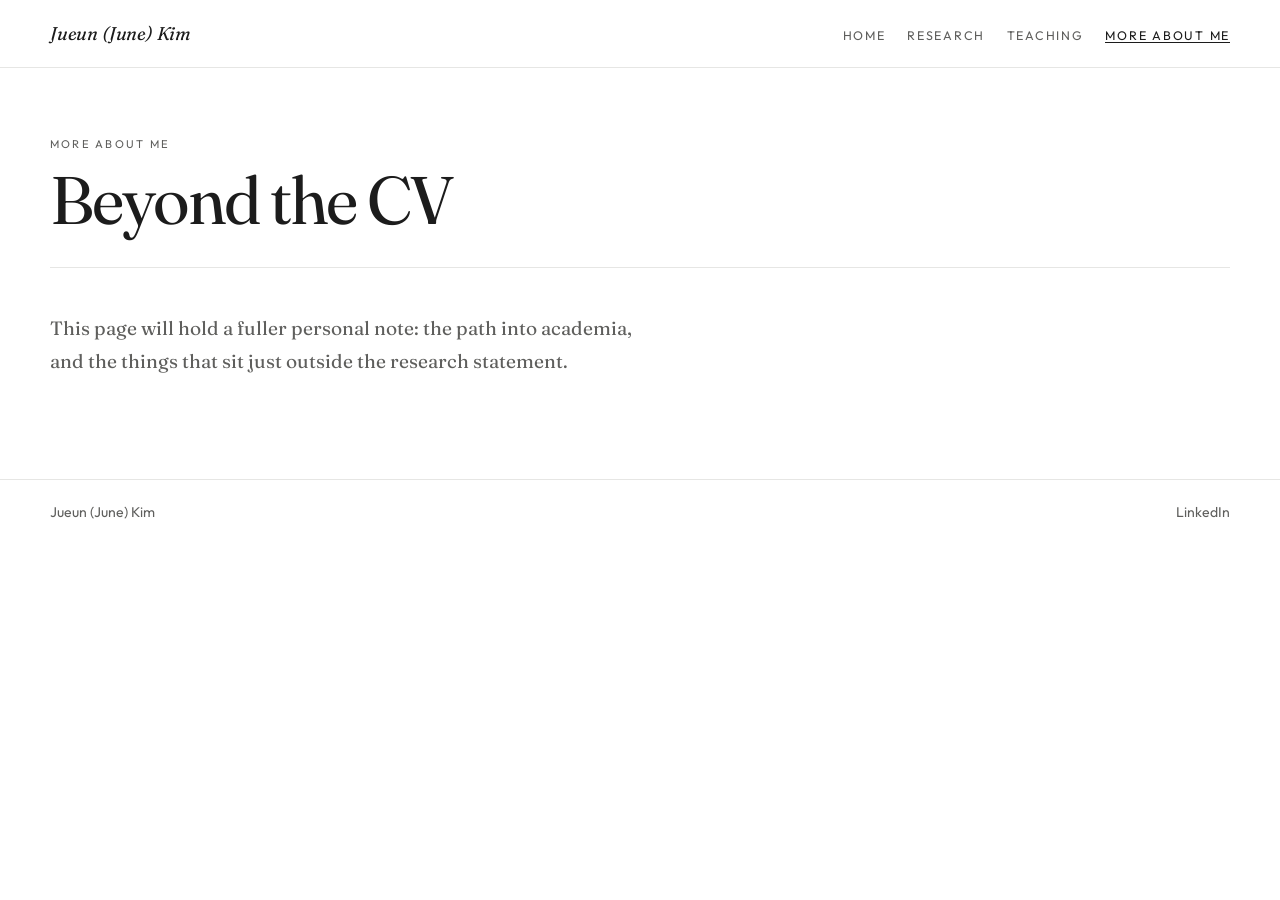
==== about.html @ f280515f "home, research, teaching" ====
<!DOCTYPE html>
<html lang="en">
<head>
  <meta charset="utf-8">
  <meta name="viewport" content="width=device-width, initial-scale=1">
  <title>More about me | Jueun Kim</title>
  <meta name="description" content="More about Jueun Kim, PhD Candidate in Strategic Management at the Schulich School of Business, York University.">
  <meta name="theme-color" content="#ffffff">
  <link rel="icon" href="favicon.svg" type="image/svg+xml">
  <link rel="preconnect" href="https://fonts.googleapis.com">
  <link rel="preconnect" href="https://fonts.gstatic.com" crossorigin>
  <link href="https://fonts.googleapis.com/css2?family=Fraunces:ital,opsz,wght@0,9..144,350;0,9..144,400;0,9..144,500;1,9..144,350;1,9..144,400&family=Outfit:wght@300;400;500&display=swap" rel="stylesheet">
  <link rel="stylesheet" href="css/styles.css">
</head>
<body>
  <a class="skip-link" href="#content">Skip to content</a>

  <header class="site-header">
    <div class="wrap">
      <a class="wordmark" href="index.html">Jueun (June) Kim</a>
      <nav class="site-nav" aria-label="Primary">
        <ul>
          <li><a href="index.html">Home</a></li>
          <li><a href="research.html">Research</a></li>
          <li><a href="teaching.html">Teaching</a></li>
          <li><a href="about.html" aria-current="page">More about me</a></li>
        </ul>
      </nav>
    </div>
  </header>

  <main id="content">
    <div class="wrap">
      <header class="page-hero">
        <p class="eyebrow">More about me</p>
        <h1>Beyond the CV</h1>
      </header>
      <div class="page-body">
        <p>This page will hold a fuller personal note: the path into academia, and the things that sit just outside the research statement.</p>
      </div>
    </div>
  </main>

  <footer class="site-footer">
    <div class="wrap">
      <p>Jueun (June) Kim</p>
      <p><a href="https://www.linkedin.com/in/jueun-k-42687a10b">LinkedIn</a></p>
    </div>
  </footer>
</body>
</html>
---- css/styles.css ----
/* =========================================================
   Jueun Kim — personal academic website
   Edit the colors and fonts below to restyle the whole site.
   ========================================================= */

:root {
  --paper: #ffffff;
  --paper-deep: #f4f4f3;
  --ink: #1c1c1c;
  --ink-soft: #5f5f5d;
  --rule: #e6e6e4;
  --accent: #3d4a56;
  --accent-soft: #b7c0c7;
  --mat: #ececea;
  --header-h: 4.25rem;

  --serif: "Fraunces", "Iowan Old Style", "Palatino Linotype", Palatino, serif;
  --sans: "Outfit", "Avenir Next", "Segoe UI", sans-serif;

  --measure: 38rem;
}

*,
*::before,
*::after {
  box-sizing: border-box;
}

html {
  scroll-behavior: smooth;
}

body {
  margin: 0;
  background: var(--paper);
  color: var(--ink);
  font-family: var(--sans);
  font-weight: 400;
  line-height: 1.5;
  -webkit-font-smoothing: antialiased;
}

img {
  max-width: 100%;
  height: auto;
  display: block;
}

a {
  color: var(--accent);
  text-underline-offset: 0.18em;
}

a:hover {
  color: var(--ink);
}

a:focus-visible {
  outline: 2px solid var(--accent);
  outline-offset: 3px;
}

::selection {
  background: #e8ebee;
  color: var(--ink);
}

.skip-link {
  position: absolute;
  left: 1rem;
  top: -4rem;
  z-index: 100;
  padding: 0.5rem 0.8rem;
  background: var(--ink);
  color: var(--paper);
  text-decoration: none;
}

.skip-link:focus {
  top: 1rem;
}

.wrap {
  width: min(1180px, calc(100% - 2.75rem));
  margin-inline: auto;
}

/* ----- Header ----- */

.site-header {
  position: sticky;
  top: 0;
  z-index: 20;
  height: var(--header-h);
  background: color-mix(in srgb, var(--paper) 88%, transparent);
  backdrop-filter: blur(14px);
  -webkit-backdrop-filter: blur(14px);
  border-bottom: 1px solid var(--rule);
}

.site-header .wrap {
  height: 100%;
  display: flex;
  align-items: center;
  justify-content: space-between;
  gap: 1.5rem;
}

.wordmark {
  font-family: var(--serif);
  font-size: 1.15rem;
  font-style: italic;
  font-weight: 400;
  color: var(--ink);
  text-decoration: none;
  letter-spacing: -0.01em;
}

.wordmark:hover {
  color: var(--accent);
}

.site-nav ul {
  display: flex;
  flex-wrap: wrap;
  justify-content: flex-end;
  gap: 0.35rem 1.35rem;
  margin: 0;
  padding: 0;
  list-style: none;
}

.site-nav a {
  color: var(--ink-soft);
  text-decoration: none;
  font-size: 0.78rem;
  font-weight: 400;
  letter-spacing: 0.14em;
  text-transform: uppercase;
}

.site-nav a:hover,
.site-nav a[aria-current="page"] {
  color: var(--ink);
}

.site-nav a[aria-current="page"] {
  box-shadow: inset 0 -1px 0 var(--ink);
}

/* ----- Masthead ----- */

.masthead {
  padding: 4.75rem 0 3.15rem;
}

.masthead h1 {
  margin: 0;
  font-family: var(--serif);
  font-size: clamp(2.8rem, 9vw, 6.4rem);
  font-weight: 400;
  font-variation-settings: "SOFT" 40, "opsz" 144;
  line-height: 0.95;
  letter-spacing: -0.035em;
  text-wrap: balance;
}

.masthead h1 .nickname {
  font-size: 0.46em;
  font-style: italic;
  font-weight: 400;
  letter-spacing: -0.01em;
  color: var(--ink-soft);
}

.masthead h1 .family {
  font-style: italic;
  font-weight: 350;
}

.role {
  margin: 1.6rem 0 0.35rem;
  font-size: 0.72rem;
  font-weight: 400;
  letter-spacing: 0.2em;
  text-transform: uppercase;
  color: var(--ink);
}

.affiliation {
  margin: 0;
  font-size: 1.02rem;
  font-weight: 300;
  color: var(--ink-soft);
}

/* ----- Editorial introduction ----- */

figure {
  margin: 0;
}

.editorial {
  position: relative;
  display: grid;
  grid-template-columns: minmax(14rem, 0.72fr) minmax(320px, 1.28fr);
  align-items: start;
  margin: 0.5rem 0 5.5rem;
}

.intro {
  grid-column: 1 / -1;
  grid-row: 1;
  position: relative;
  z-index: 2;
  width: min(28.5rem, 44%);
  margin: 0;
  padding: 0.35rem 0 1.5rem;
  container-type: inline-size;
}

.intro::before {
  content: "";
  position: absolute;
  z-index: -1;
  top: -1.25rem;
  bottom: -1.5rem;
  left: -1.75rem;
  right: -2.25rem;
  background: var(--paper);
  filter: blur(24px);
  pointer-events: none;
}

.greeting {
  position: relative;
  margin: 0 0 1.1rem;
  padding-top: 1.05em;
  text-align: left;
  font-family: var(--serif);
  font-size: clamp(1rem, 5.3cqi, 1.58rem);
  font-weight: 600;
  font-variation-settings: "SOFT" 30, "opsz" 72;
  line-height: 1.25;
  letter-spacing: -0.03em;
  white-space: nowrap;
  color: var(--ink);
}

.qmark {
  position: absolute;
  left: -0.06em;
  top: -0.08em;
  font-family: var(--serif);
  font-size: 2.85em;
  font-weight: 400;
  font-style: italic;
  line-height: 0.7;
  color: var(--accent-soft);
  pointer-events: none;
  user-select: none;
}

.intro-body {
  position: relative;
}

.portrait {
  grid-column: 2;
  grid-row: 1;
  position: relative;
  z-index: 1;
  margin: 0;
  width: 100%;
}

.portrait-mat {
  position: absolute;
  z-index: -1;
  inset: 0.85rem -0.7rem -0.85rem 0.85rem;
  background: var(--mat);
}

.portrait img,
.portrait-fallback {
  width: 100%;
  aspect-ratio: 4 / 5;
  object-fit: cover;
  object-position: 42% 50%;
  background: var(--paper-deep);
}

.portrait::after {
  content: "";
  position: absolute;
  inset: 0;
  pointer-events: none;
  background: linear-gradient(to top, rgba(28, 28, 28, 0.05), transparent 36%);
}

.intro-body p {
  position: relative;
  margin: 0 0 0.95em;
  font-family: var(--serif);
  font-size: clamp(0.98rem, 1.15vw, 1.08rem);
  font-weight: 400;
  font-variation-settings: "SOFT" 20, "opsz" 28;
  line-height: 1.65;
  text-wrap: pretty;
  color: var(--ink);
}

.intro-body p:last-child {
  margin-bottom: 0;
}

.intro-body a {
  color: var(--accent);
  text-decoration-thickness: 1px;
  overflow-wrap: break-word;
}

.qmark-end {
  font-family: var(--serif);
  font-size: 2.35em;
  font-style: italic;
  line-height: 0;
  color: var(--accent-soft);
  vertical-align: -0.28em;
  margin-left: 0.1em;
}

/* ----- Continue ----- */

.continue {
  display: grid;
  grid-template-columns: 7.5rem 1fr;
  gap: 0.5rem 1rem;
  padding: 2.25rem 0 4.5rem;
  border-top: 1px solid var(--rule);
}

.continue-label {
  margin: 0.15rem 0 0;
  font-size: 0.7rem;
  letter-spacing: 0.2em;
  text-transform: uppercase;
  color: var(--ink-soft);
}

.continue ul {
  margin: 0;
  padding: 0;
  list-style: none;
  display: flex;
  flex-wrap: wrap;
  gap: 0.6rem 2rem;
}

.continue a {
  font-family: var(--serif);
  font-size: 1.55rem;
  font-style: italic;
  color: var(--ink);
  text-decoration: none;
}

.continue a:hover {
  color: var(--accent);
}

.continue-featured {
  position: relative;
  isolation: isolate;
  padding: 0.28rem 0.85rem 0.32rem 0.75rem;
}

.continue-featured::before {
  content: "";
  position: absolute;
  z-index: -1;
  inset: 0.08rem -0.2rem 0.02rem -0.15rem;
  background: color-mix(in srgb, var(--accent) 22%, #e8eaed 78%);
  opacity: 0.72;
  transform: rotate(-3.75deg) skewX(-10deg);
  pointer-events: none;
}

.continue-featured a {
  position: relative;
}

/* ----- Interior pages ----- */

.page-hero {
  padding: 4.25rem 0 2rem;
  border-bottom: 1px solid var(--rule);
}

.eyebrow {
  margin: 0 0 0.75rem;
  font-size: 0.7rem;
  letter-spacing: 0.2em;
  text-transform: uppercase;
  color: var(--ink-soft);
}

.page-hero h1 {
  margin: 0;
  font-family: var(--serif);
  font-size: clamp(2.6rem, 6vw, 4.2rem);
  font-weight: 400;
  letter-spacing: -0.03em;
  line-height: 1.05;
}

.page-note {
  margin: 1.15rem 0 0;
  max-width: 40.5rem;
  font-family: var(--serif);
  font-size: 1.12rem;
  font-weight: 400;
  line-height: 1.75;
  color: var(--ink-soft);
}

.page-jump {
  display: flex;
  flex-wrap: wrap;
  gap: 0.45rem 1.35rem;
  margin: 1.25rem 0 0;
  max-width: 40.5rem;
}

.page-jump a {
  font-family: var(--serif);
  font-size: 1.12rem;
  font-style: italic;
  color: var(--ink-soft);
  text-decoration: none;
}

.page-jump a:hover {
  color: var(--accent);
}

.topic {
  scroll-margin-top: calc(var(--header-h) + 1rem);
}

.page-body {
  max-width: var(--measure);
  padding: 2.75rem 0 5rem;
  font-family: var(--serif);
  font-size: 1.2rem;
  line-height: 1.7;
}

.page-body p {
  margin: 0 0 1.1em;
  color: var(--ink-soft);
}

.research-figure {
  max-width: 40.5rem;
  margin: 2.5rem 0 3.25rem;
}

.research-figure img {
  width: 100%;
  height: auto;
  display: block;
  background: #fff;
  border: 1px solid var(--rule);
}

.statement {
  max-width: 40.5rem;
  padding: 0 0 5rem;
}

.statement h2 {
  margin: 0 0 1.15rem;
  font-family: var(--serif);
  font-size: clamp(1.45rem, 2.6vw, 1.9rem);
  font-weight: 600;
  line-height: 1.28;
  letter-spacing: -0.02em;
  color: var(--ink);
}

.statement h2 + h2,
.statement p + h2 {
  margin-top: 2.75rem;
}

.statement p {
  margin: 0 0 1.2em;
  font-family: var(--serif);
  font-size: 1.12rem;
  font-weight: 400;
  line-height: 1.75;
  color: var(--ink);
}

.statement p:last-child {
  margin-bottom: 0;
}

.statement strong {
  font-weight: 600;
}

.inline-photo {
  margin: 2.75rem 0 0;
}

.inline-photo img {
  width: 100%;
  height: auto;
  display: block;
  opacity: 0.9;
  filter: saturate(0.88) contrast(0.98);
}

.photo-pair {
  position: relative;
  margin: 3rem 0 0;
  padding-bottom: 3.25rem;
}

.photo-pair-wide {
  width: 84%;
  margin: 0 0 0 auto;
}

.photo-pair-wide img,
.photo-pair-inset img {
  width: 100%;
  height: auto;
  display: block;
  opacity: 0.92;
  filter: saturate(0.9) contrast(0.99);
}

.photo-pair-inset {
  position: absolute;
  left: 0;
  bottom: 0;
  width: 48%;
  background: var(--paper);
  padding: 0.45rem 0.45rem 0 0;
}

/* ----- Footer ----- */

.site-footer {
  border-top: 1px solid var(--rule);
  padding: 1.4rem 0 2rem;
}

.site-footer .wrap {
  display: flex;
  justify-content: space-between;
  gap: 1rem;
  font-size: 0.88rem;
  color: var(--ink-soft);
}

.site-footer p {
  margin: 0;
}

.site-footer a {
  color: var(--ink-soft);
  text-decoration: none;
}

.site-footer a:hover {
  color: var(--accent);
}

/* ----- Responsive ----- */

@media (max-width: 860px) {
  .masthead {
    padding-top: 2.75rem;
  }

  .editorial {
    display: flex;
    flex-direction: column;
    min-height: 0;
    margin-top: 0.5rem;
  }

  .portrait {
    order: -1;
    width: min(100%, 34rem);
    margin: 0 auto 2.25rem;
  }

  .portrait-mat {
    inset: 0.8rem -0.7rem -0.8rem 0.8rem;
  }

  .intro {
    width: 100%;
    padding: 0.5rem 0 0;
  }

  .intro::before {
    display: none;
  }

  .continue {
    grid-template-columns: 1fr;
    padding-top: 1.75rem;
  }

  .photo-pair {
    padding-bottom: 0;
  }

  .photo-pair-wide {
    width: 100%;
    margin: 0;
  }

  .photo-pair-inset {
    position: static;
    width: 78%;
    margin-top: 0.85rem;
    padding: 0;
  }
}

@media (max-width: 560px) {
  .site-header .wrap {
    align-items: flex-start;
    padding-top: 0.85rem;
    padding-bottom: 0.75rem;
    height: auto;
  }

  .site-header {
    height: auto;
  }

  .site-nav a {
    letter-spacing: 0.08em;
    font-size: 0.72rem;
  }

  .masthead h1 {
    font-size: clamp(2.4rem, 12vw, 3.6rem);
  }
}

@media (prefers-reduced-motion: reduce) {
  html {
    scroll-behavior: auto;
  }
}
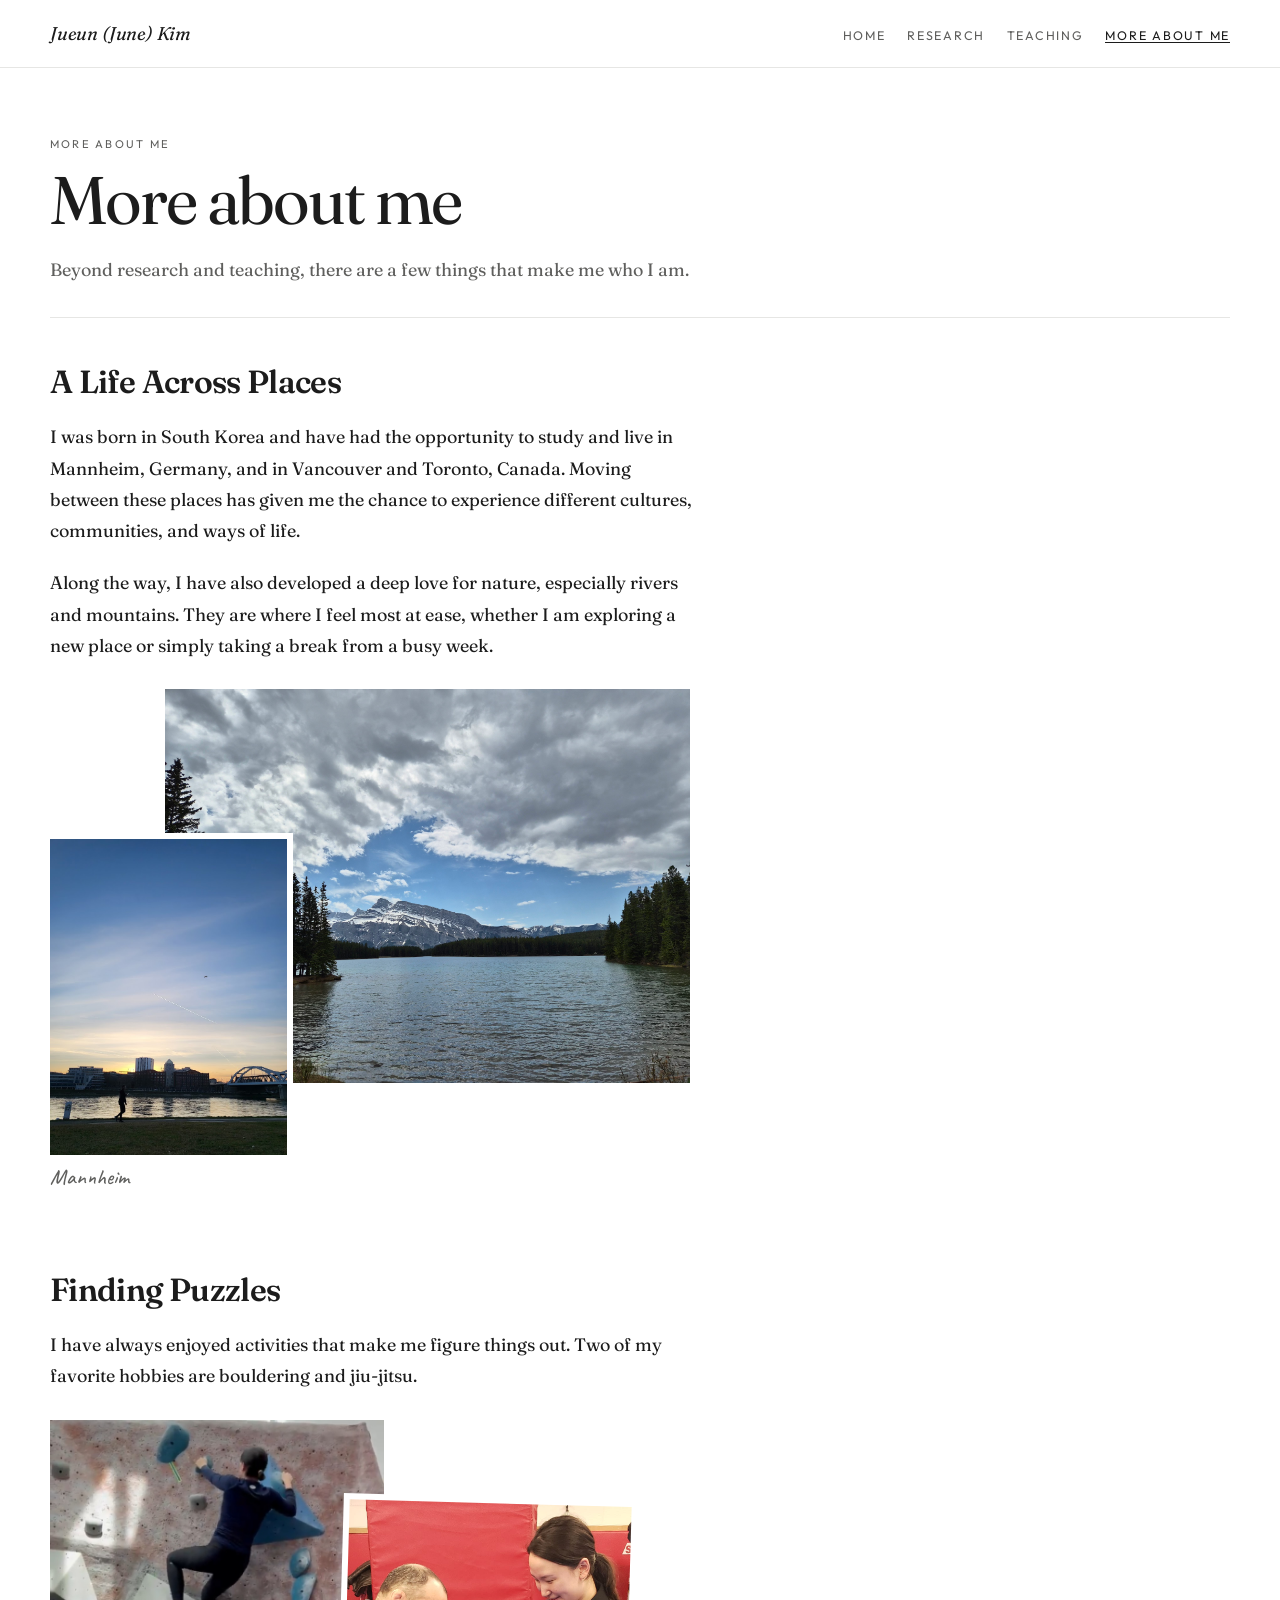
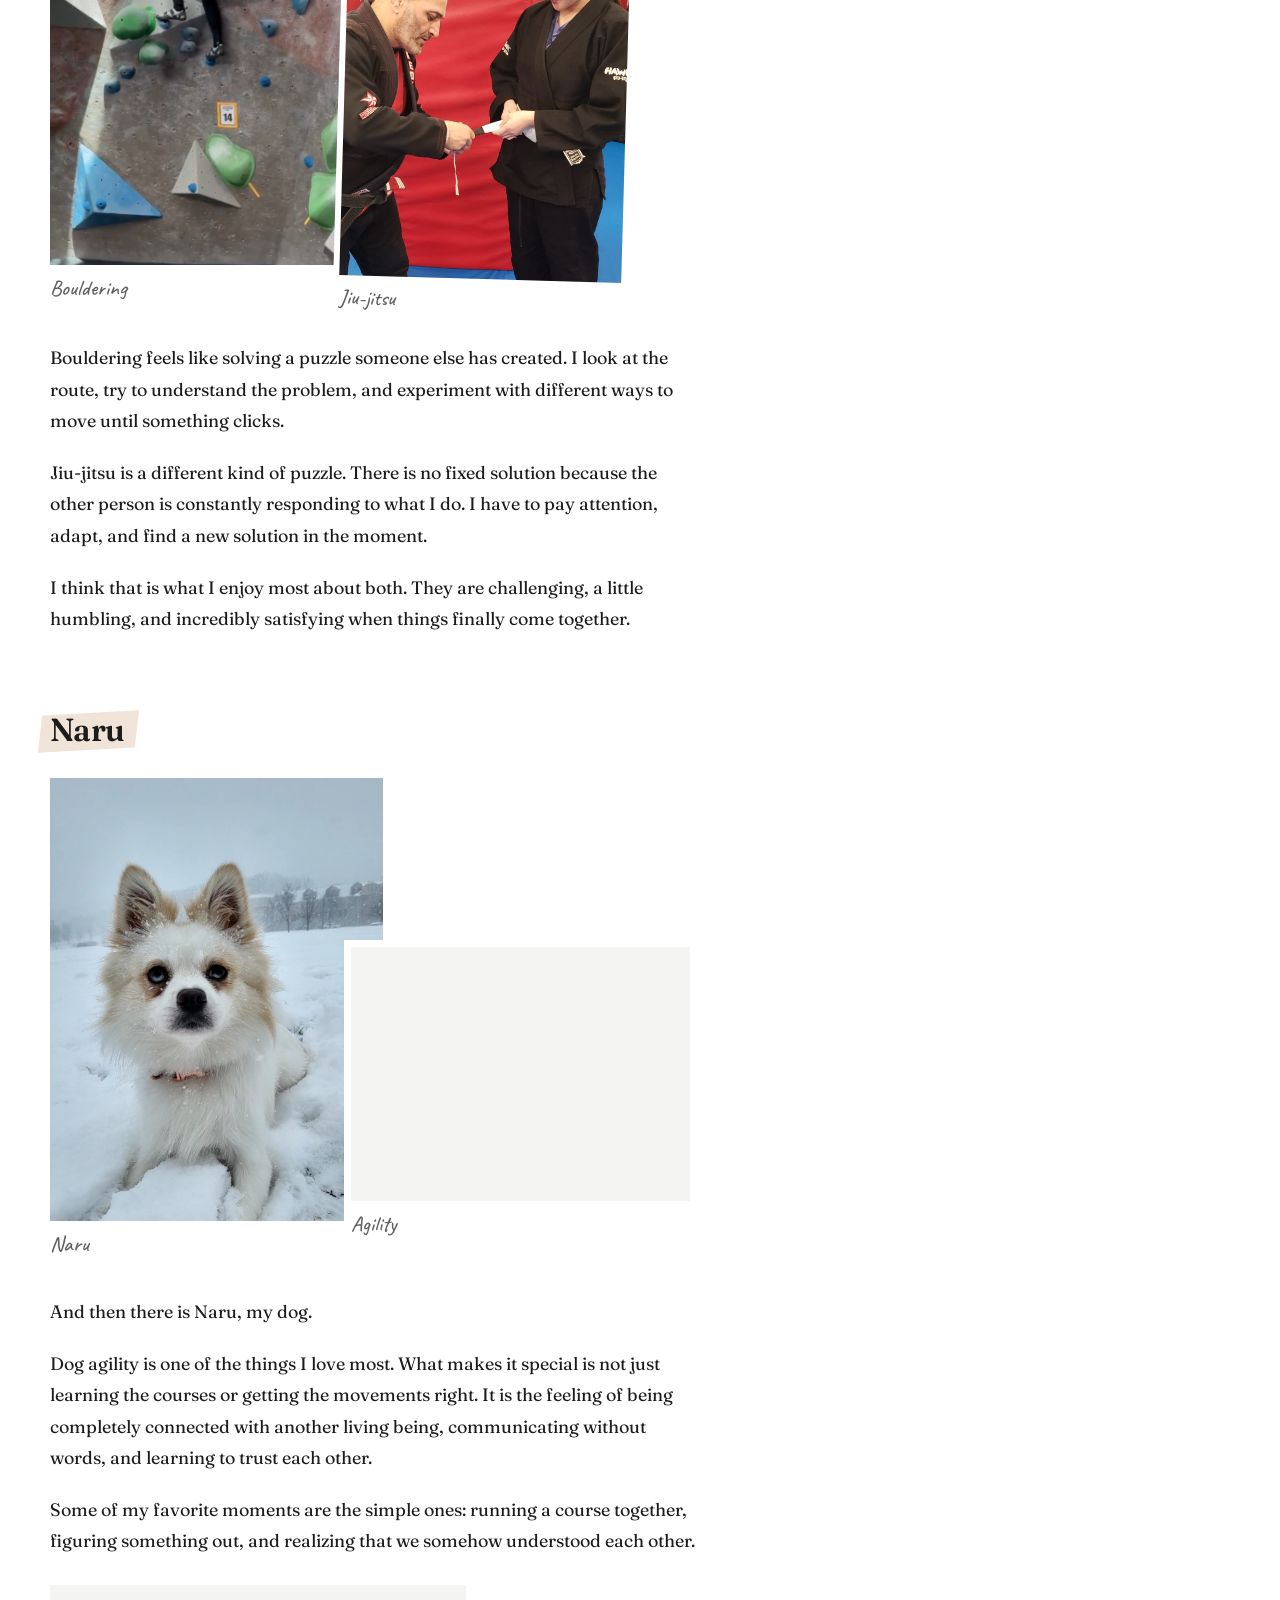
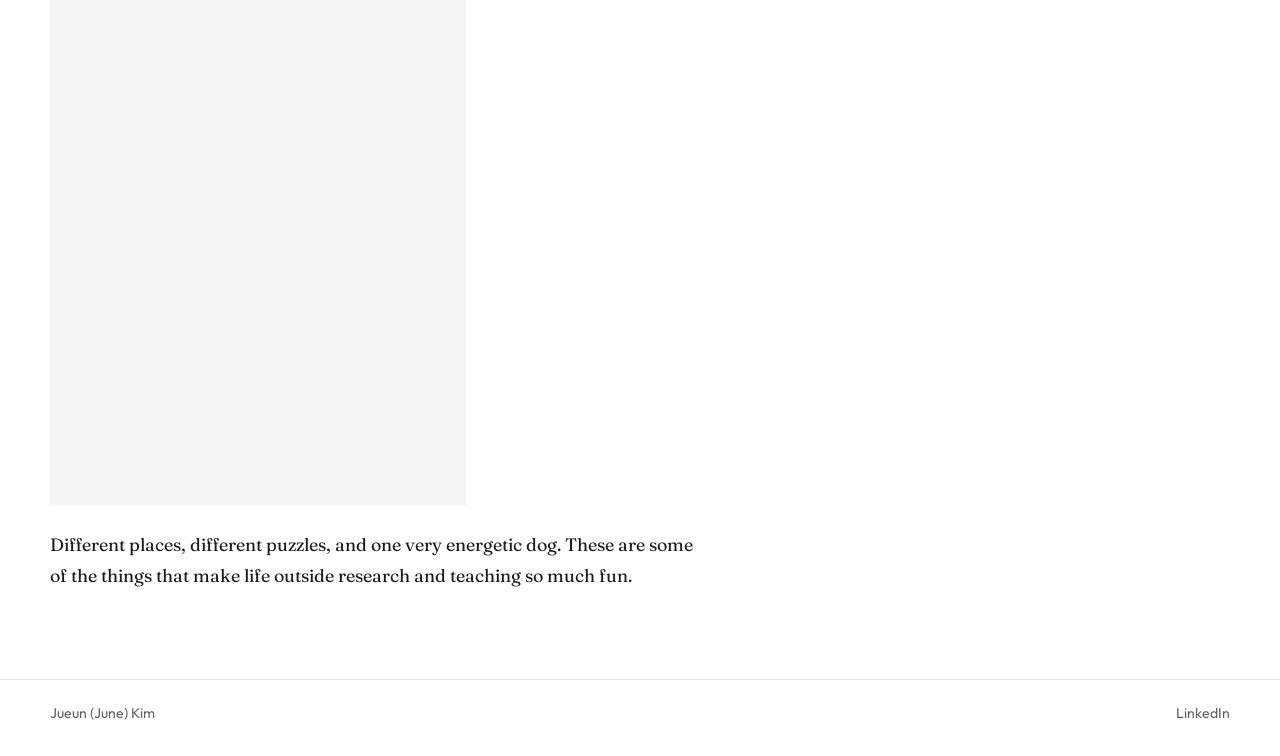
==== commit f621cc3f: "More about me" ====
--- a/about.html
+++ b/about.html
@@ -3,16 +3,16 @@
 <head>
   <meta charset="utf-8">
   <meta name="viewport" content="width=device-width, initial-scale=1">
-  <title>More about me | Jueun Kim</title>
-  <meta name="description" content="More about Jueun Kim, PhD Candidate in Strategic Management at the Schulich School of Business, York University.">
+  <title>More about me | Jueun (June) Kim</title>
+  <meta name="description" content="More about Jueun (June) Kim, beyond research and teaching.">
   <meta name="theme-color" content="#ffffff">
   <link rel="icon" href="favicon.svg" type="image/svg+xml">
   <link rel="preconnect" href="https://fonts.googleapis.com">
   <link rel="preconnect" href="https://fonts.gstatic.com" crossorigin>
-  <link href="https://fonts.googleapis.com/css2?family=Fraunces:ital,opsz,wght@0,9..144,350;0,9..144,400;0,9..144,500;1,9..144,350;1,9..144,400&family=Outfit:wght@300;400;500&display=swap" rel="stylesheet">
+  <link href="https://fonts.googleapis.com/css2?family=Caveat:wght@500;600&family=Fraunces:ital,opsz,wght@0,9..144,350;0,9..144,400;0,9..144,500;0,9..144,600;1,9..144,350;1,9..144,400&family=Outfit:wght@300;400;500&display=swap" rel="stylesheet">
   <link rel="stylesheet" href="css/styles.css">
 </head>
-<body>
+<body class="about-page">
   <a class="skip-link" href="#content">Skip to content</a>
 
   <header class="site-header">
@@ -33,11 +33,120 @@
     <div class="wrap">
       <header class="page-hero">
         <p class="eyebrow">More about me</p>
-        <h1>Beyond the CV</h1>
+        <h1>More about me</h1>
+        <p class="page-note">Beyond research and teaching, there are a few things that make me who I am.</p>
       </header>
-      <div class="page-body">
-        <p>This page will hold a fuller personal note: the path into academia, and the things that sit just outside the research statement.</p>
-      </div>
+
+      <article class="life">
+        <section class="life-block" id="places">
+          <h2>A Life Across Places</h2>
+          <div class="places-spread">
+            <div class="life-copy">
+              <p>I was born in South Korea and have had the opportunity to study and live in Mannheim, Germany, and in Vancouver and Toronto, Canada. Moving between these places has given me the chance to experience different cultures, communities, and ways of life.</p>
+              <p>Along the way, I have also developed a deep love for nature, especially rivers and mountains. They are where I feel most at ease, whether I am exploring a new place or simply taking a break from a busy week.</p>
+            </div>
+            <div class="places-photos">
+              <figure class="life-photo places-canada">
+                <img
+                  src="images/Canada.jpeg"
+                  alt="A mountain lake in Canada, with a hammock strung between trees."
+                  width="1800"
+                  height="1350"
+                >
+                <figcaption>Canada</figcaption>
+              </figure>
+              <figure class="life-photo places-photo">
+                <img
+                  src="images/mannheim-river.jpg"
+                  alt="An evening walk along the river in Mannheim."
+                  width="754"
+                  height="1005"
+                >
+                <figcaption>Mannheim</figcaption>
+              </figure>
+            </div>
+          </div>
+        </section>
+
+        <section class="life-block" id="puzzles">
+          <h2>Finding Puzzles</h2>
+          <p>I have always enjoyed activities that make me figure things out. Two of my favorite hobbies are bouldering and jiu-jitsu.</p>
+
+          <div class="puzzle-photos">
+            <figure class="life-photo photo-boulder">
+              <img
+                src="images/Bouldering.jpeg"
+                alt="Bouldering on an indoor wall."
+                width="720"
+                height="1280"
+              >
+              <figcaption>Bouldering</figcaption>
+            </figure>
+            <figure class="life-photo photo-jj">
+              <img
+                src="images/jitjitsu.jpeg"
+                alt="Receiving a stripe in jiu-jitsu."
+                width="980"
+                height="2016"
+              >
+              <figcaption>Jiu-jitsu</figcaption>
+            </figure>
+          </div>
+
+          <p>Bouldering feels like solving a puzzle someone else has created. I look at the route, try to understand the problem, and experiment with different ways to move until something clicks.</p>
+          <p>Jiu-jitsu is a different kind of puzzle. There is no fixed solution because the other person is constantly responding to what I do. I have to pay attention, adapt, and find a new solution in the moment.</p>
+          <p>I think that is what I enjoy most about both. They are challenging, a little humbling, and incredibly satisfying when things finally come together.</p>
+        </section>
+
+        <section class="life-block life-naru" id="naru">
+          <h2>Naru</h2>
+          <div class="naru-stage">
+            <figure class="life-photo naru-portrait">
+              <img
+                src="images/Naru.jpeg"
+                alt="Naru, a white dog with bright blue eyes, lying in the snow."
+                width="1080"
+                height="1920"
+              >
+              <figcaption>Naru</figcaption>
+            </figure>
+            <figure class="life-photo naru-move">
+              <video
+                class="life-clip"
+                src="images/agility-web.mp4"
+                autoplay
+                muted
+                loop
+                playsinline
+                webkit-playsinline
+                preload="auto"
+                aria-label="Naru running an agility course."
+              ></video>
+              <figcaption>Agility</figcaption>
+            </figure>
+          </div>
+
+          <p>And then there is Naru, my dog.</p>
+          <p>Dog agility is one of the things I love most. What makes it special is not just learning the courses or getting the movements right. It is the feeling of being completely connected with another living being, communicating without words, and learning to trust each other.</p>
+          <p>Some of my favorite moments are the simple ones: running a course together, figuring something out, and realizing that we somehow understood each other.</p>
+
+          <figure class="life-photo naru-spring">
+            <video
+              class="life-clip"
+              src="images/Naru-spring-web.mp4"
+              autoplay
+              muted
+              loop
+              playsinline
+              webkit-playsinline
+              preload="auto"
+              aria-label="Naru outdoors in spring."
+            ></video>
+          </figure>
+
+          <p>Different places, different puzzles, and one very energetic dog. These are some of the things that make life outside research and teaching so much fun.</p>
+        </section>
+      </article>
     </div>
   </main>
 
@@ -47,5 +156,28 @@
       <p><a href="https://www.linkedin.com/in/jueun-k-42687a10b">LinkedIn</a></p>
     </div>
   </footer>
+
+  <script>
+    document.querySelectorAll(".life-clip").forEach(function (video) {
+      video.muted = true;
+      video.defaultMuted = true;
+      video.playsInline = true;
+      video.setAttribute("muted", "");
+      var tryPlay = function () {
+        var playPromise = video.play();
+        if (playPromise && playPromise.catch) {
+          playPromise.catch(function () {
+            video.controls = true;
+          });
+        }
+      };
+      if (video.readyState >= 2) {
+        tryPlay();
+      } else {
+        video.addEventListener("canplay", tryPlay);
+        video.addEventListener("loadeddata", tryPlay);
+      }
+    });
+  </script>
 </body>
 </html>
--- a/css/styles.css
+++ b/css/styles.css
@@ -552,6 +552,191 @@
   padding: 0.45rem 0.45rem 0 0;
 }
 
+/* ----- More about me ----- */
+
+.about-page {
+  --hand: "Caveat", "Segoe Script", cursive;
+}
+
+.life {
+  padding: 2.75rem 0 5.5rem;
+}
+
+.life-block {
+  margin: 0 0 4.75rem;
+}
+
+.life-block:last-child {
+  margin-bottom: 0;
+}
+
+.life h2 {
+  position: relative;
+  display: inline-block;
+  margin: 0 0 1.2rem;
+  font-family: var(--serif);
+  font-size: clamp(1.5rem, 2.8vw, 2rem);
+  font-weight: 600;
+  line-height: 1.25;
+  letter-spacing: -0.02em;
+  color: var(--ink);
+}
+
+.life p {
+  max-width: 40.5rem;
+  margin: 0 0 1.15em;
+  font-family: var(--serif);
+  font-size: 1.12rem;
+  line-height: 1.75;
+  color: var(--ink);
+}
+
+.life p:last-child {
+  margin-bottom: 0;
+}
+
+.life-photo {
+  margin: 0;
+}
+
+.life-photo img,
+.life-photo video {
+  width: 100%;
+  display: block;
+  object-fit: cover;
+}
+
+.life-photo figcaption {
+  margin-top: 0.4rem;
+  font-family: var(--hand);
+  font-size: 1.35rem;
+  font-weight: 500;
+  color: var(--ink-soft);
+}
+
+.places-spread {
+  display: block;
+}
+
+.places-photos {
+  position: relative;
+  max-width: 40rem;
+  margin-top: 1.75rem;
+  padding-bottom: 4.5rem;
+}
+
+.places-canada {
+  width: 82%;
+  margin-left: auto;
+}
+
+.places-canada img {
+  aspect-ratio: 4 / 3;
+  object-position: 48% 55%;
+}
+
+.places-photo {
+  position: absolute;
+  left: 0;
+  bottom: 0;
+  width: 38%;
+  background: var(--paper);
+  padding: 0.4rem 0.4rem 0 0;
+}
+
+.places-photo img {
+  aspect-ratio: 3 / 4;
+  object-position: 50% 82%;
+}
+
+.puzzle-photos {
+  position: relative;
+  max-width: 36rem;
+  min-height: 26rem;
+  margin: 1.75rem 0 2.4rem;
+}
+
+.photo-boulder {
+  width: 58%;
+  position: relative;
+  z-index: 1;
+}
+
+.photo-boulder img {
+  aspect-ratio: 3 / 4;
+  object-position: 50% 42%;
+}
+
+.photo-jj {
+  position: absolute;
+  right: 0;
+  top: 16%;
+  z-index: 2;
+  width: 50%;
+  background: var(--paper);
+  padding: 0.4rem 0 0 0.4rem;
+  transform: rotate(1.6deg);
+}
+
+.photo-jj img {
+  aspect-ratio: 3 / 4;
+  object-position: 50% 26%;
+}
+
+.life-naru h2::before {
+  content: "";
+  position: absolute;
+  z-index: -1;
+  inset: 0.08em -0.38em 0.02em -0.32em;
+  background: color-mix(in srgb, #d9b89a 55%, var(--paper));
+  opacity: 0.7;
+  transform: rotate(-3.2deg) skewX(-10deg);
+}
+
+.naru-stage {
+  position: relative;
+  max-width: 40rem;
+  min-height: 24rem;
+  margin: 0.5rem 0 2.25rem;
+}
+
+.naru-portrait {
+  width: 52%;
+  position: relative;
+  z-index: 1;
+}
+
+.naru-portrait img {
+  aspect-ratio: 3 / 4;
+  object-position: 50% 18%;
+}
+
+.naru-move {
+  position: absolute;
+  right: 0;
+  bottom: 1.25rem;
+  z-index: 2;
+  width: 54%;
+  background: var(--paper);
+  padding: 0.4rem 0 0 0.4rem;
+}
+
+.naru-move video {
+  aspect-ratio: 4 / 3;
+  background: var(--paper-deep);
+}
+
+.naru-spring {
+  max-width: 26rem;
+  margin: 1.75rem 0 1.5rem;
+}
+
+.naru-spring video {
+  width: 100%;
+  aspect-ratio: 4 / 5;
+  background: var(--paper-deep);
+}
+
 /* ----- Footer ----- */
 
 .site-footer {
@@ -631,6 +816,51 @@
     position: static;
     width: 78%;
     margin-top: 0.85rem;
+    padding: 0;
+  }
+
+  .places-photos {
+    padding-bottom: 0;
+  }
+
+  .places-canada {
+    width: 100%;
+    margin: 0;
+  }
+
+  .places-photo {
+    position: static;
+    width: min(42%, 14rem);
+    margin-top: 0.85rem;
+    padding: 0;
+  }
+
+  .puzzle-photos {
+    min-height: 0;
+    display: grid;
+    grid-template-columns: 1fr 1fr;
+    gap: 0.85rem;
+  }
+
+  .photo-boulder,
+  .photo-jj {
+    position: static;
+    width: 100%;
+    transform: none;
+    padding: 0;
+    background: transparent;
+  }
+
+  .naru-stage {
+    min-height: 0;
+    display: grid;
+    gap: 1rem;
+  }
+
+  .naru-portrait,
+  .naru-move {
+    position: static;
+    width: min(100%, 24rem);
     padding: 0;
   }
 }
@@ -661,4 +891,8 @@
   html {
     scroll-behavior: auto;
   }
-}
+
+  .photo-jj {
+    transform: none;
+  }
+}
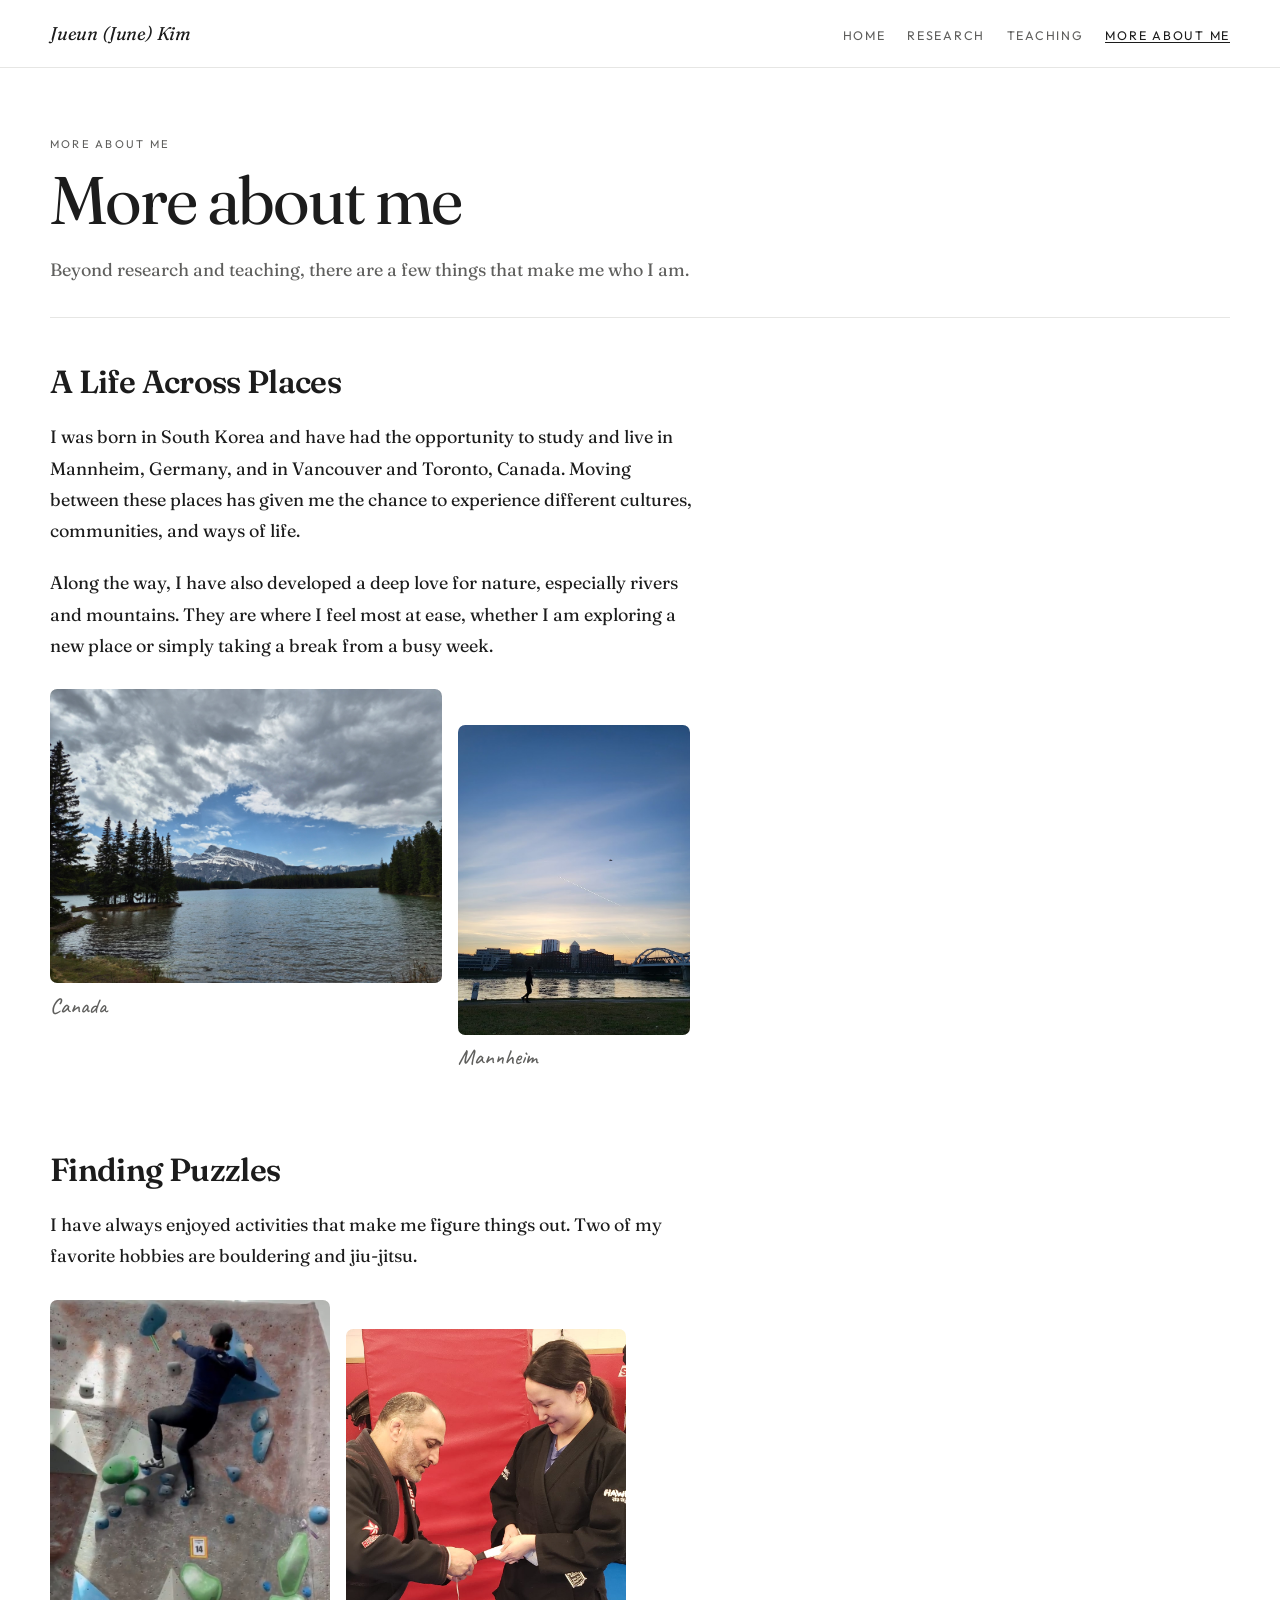
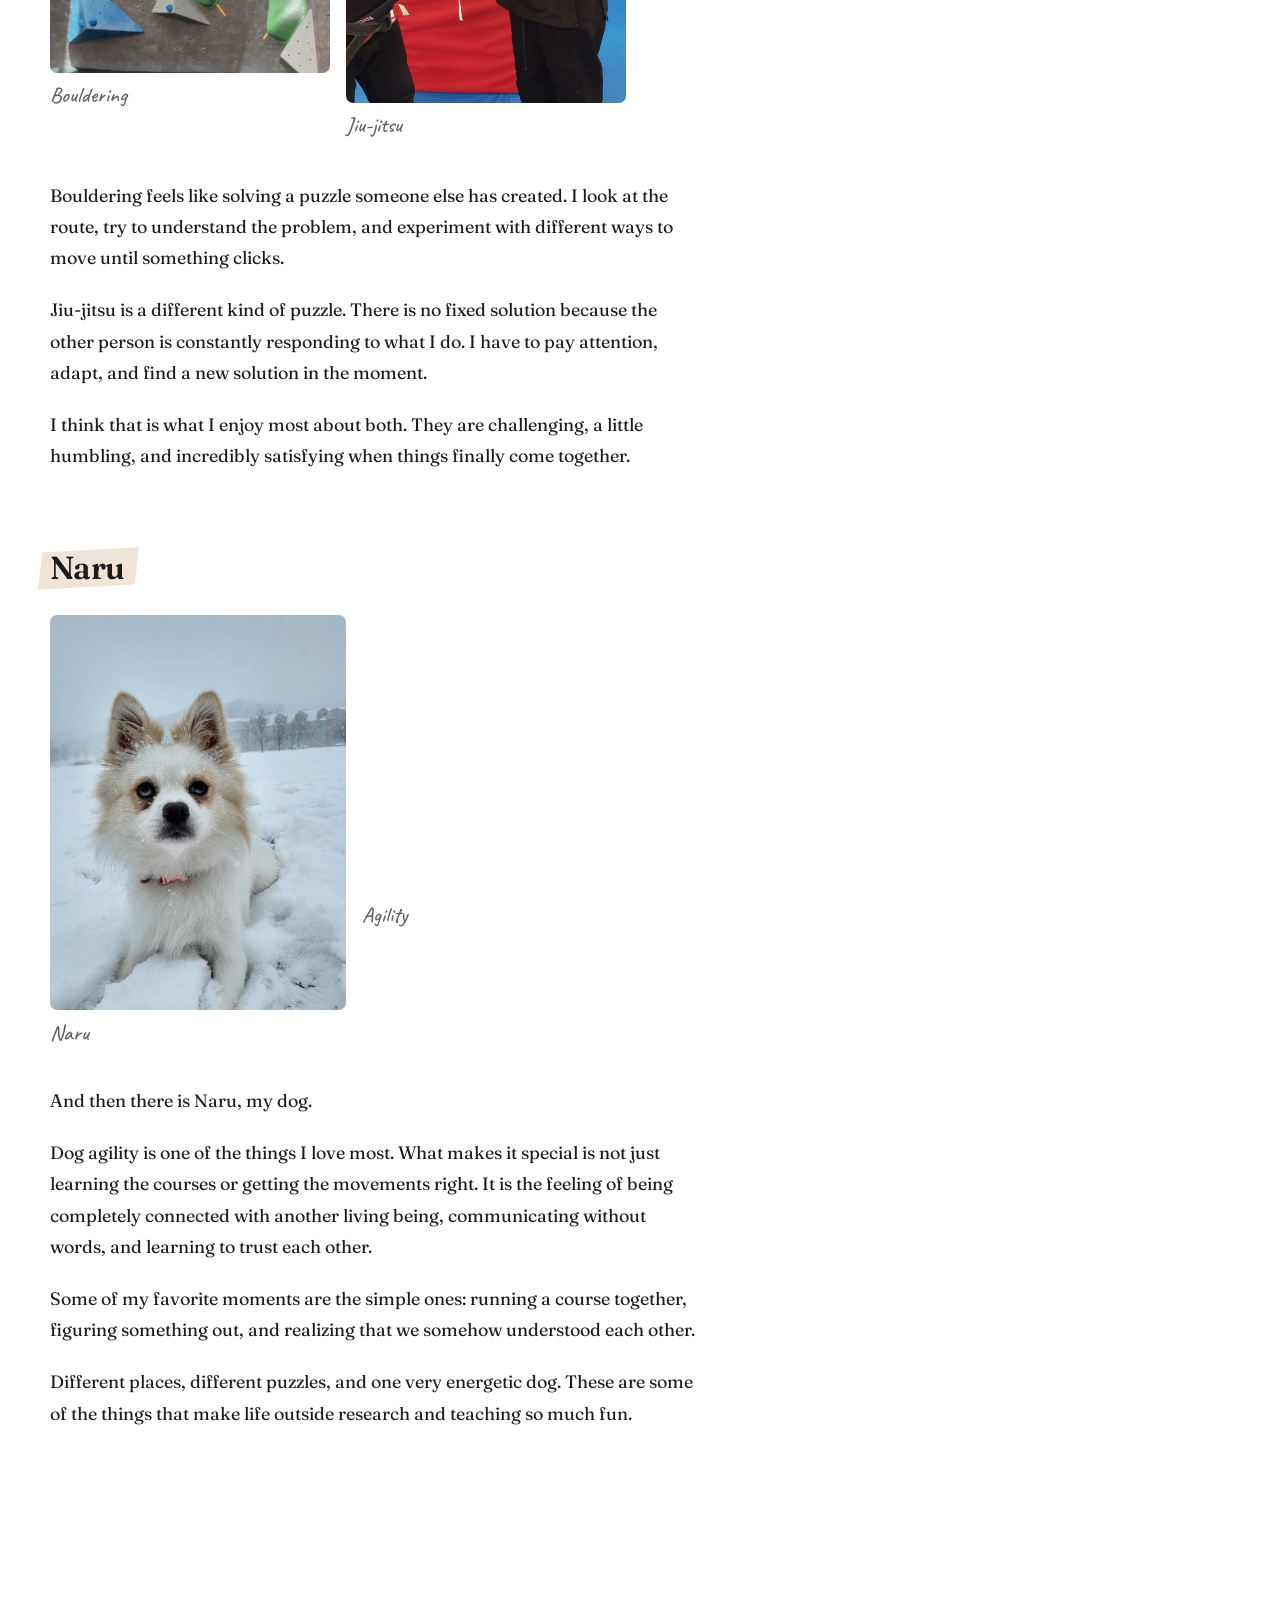
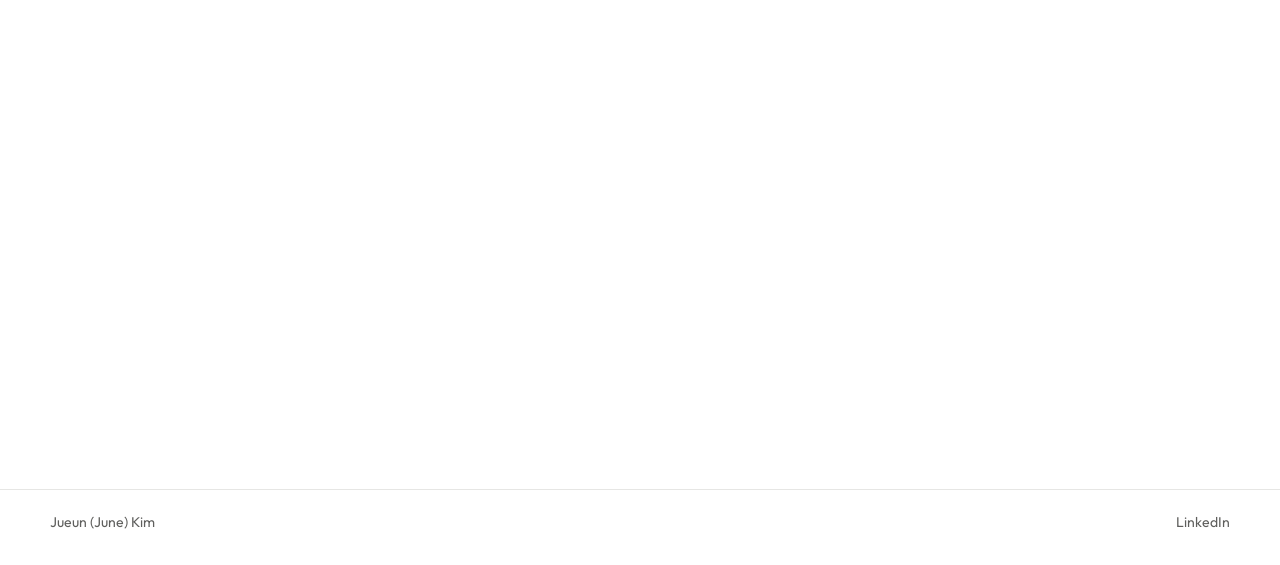
==== commit d30b3357: "good" ====
--- a/about.html
+++ b/about.html
@@ -129,6 +129,7 @@
           <p>And then there is Naru, my dog.</p>
           <p>Dog agility is one of the things I love most. What makes it special is not just learning the courses or getting the movements right. It is the feeling of being completely connected with another living being, communicating without words, and learning to trust each other.</p>
           <p>Some of my favorite moments are the simple ones: running a course together, figuring something out, and realizing that we somehow understood each other.</p>
+          <p>Different places, different puzzles, and one very energetic dog. These are some of the things that make life outside research and teaching so much fun.</p>
 
           <figure class="life-photo naru-spring">
             <video
@@ -143,8 +144,6 @@
               aria-label="Naru outdoors in spring."
             ></video>
           </figure>
-
-          <p>Different places, different puzzles, and one very energetic dog. These are some of the things that make life outside research and teaching so much fun.</p>
         </section>
       </article>
     </div>
--- a/css/styles.css
+++ b/css/styles.css
@@ -288,6 +288,7 @@
   object-fit: cover;
   object-position: 42% 50%;
   background: var(--paper-deep);
+  border-radius: 0.35rem;
 }
 
 .portrait::after {
@@ -296,6 +297,7 @@
   inset: 0;
   pointer-events: none;
   background: linear-gradient(to top, rgba(28, 28, 28, 0.05), transparent 36%);
+  border-radius: 0.35rem;
 }
 
 .intro-body p {
@@ -524,14 +526,17 @@
 }
 
 .photo-pair {
-  position: relative;
+  display: grid;
+  grid-template-columns: 1.2fr 0.85fr;
+  gap: 1rem;
+  align-items: end;
   margin: 3rem 0 0;
-  padding-bottom: 3.25rem;
-}
-
-.photo-pair-wide {
-  width: 84%;
-  margin: 0 0 0 auto;
+}
+
+.photo-pair-wide,
+.photo-pair-inset {
+  width: 100%;
+  margin: 0;
 }
 
 .photo-pair-wide img,
@@ -539,17 +544,7 @@
   width: 100%;
   height: auto;
   display: block;
-  opacity: 0.92;
-  filter: saturate(0.9) contrast(0.99);
-}
-
-.photo-pair-inset {
-  position: absolute;
-  left: 0;
-  bottom: 0;
-  width: 48%;
-  background: var(--paper);
-  padding: 0.45rem 0.45rem 0 0;
+  border-radius: 0.45rem;
 }
 
 /* ----- More about me ----- */
@@ -604,6 +599,7 @@
   width: 100%;
   display: block;
   object-fit: cover;
+  border-radius: 0.45rem;
 }
 
 .life-photo figcaption {
@@ -619,15 +615,22 @@
 }
 
 .places-photos {
-  position: relative;
+  display: grid;
+  grid-template-columns: 1.35fr 0.8fr;
+  gap: 1rem;
+  align-items: start;
   max-width: 40rem;
   margin-top: 1.75rem;
-  padding-bottom: 4.5rem;
-}
-
-.places-canada {
-  width: 82%;
-  margin-left: auto;
+}
+
+.places-canada,
+.places-photo {
+  width: 100%;
+  margin: 0;
+}
+
+.places-photo {
+  margin-top: 2.25rem;
 }
 
 .places-canada img {
@@ -635,51 +638,41 @@
   object-position: 48% 55%;
 }
 
-.places-photo {
-  position: absolute;
-  left: 0;
-  bottom: 0;
-  width: 38%;
-  background: var(--paper);
-  padding: 0.4rem 0.4rem 0 0;
-}
-
 .places-photo img {
   aspect-ratio: 3 / 4;
   object-position: 50% 82%;
 }
 
 .puzzle-photos {
-  position: relative;
+  display: grid;
+  grid-template-columns: 1fr 1fr;
+  gap: 1rem;
+  align-items: start;
   max-width: 36rem;
-  min-height: 26rem;
   margin: 1.75rem 0 2.4rem;
 }
 
-.photo-boulder {
-  width: 58%;
-  position: relative;
-  z-index: 1;
-}
-
-.photo-boulder img {
-  aspect-ratio: 3 / 4;
-  object-position: 50% 42%;
-}
-
+.photo-boulder,
 .photo-jj {
-  position: absolute;
-  right: 0;
-  top: 16%;
-  z-index: 2;
-  width: 50%;
-  background: var(--paper);
-  padding: 0.4rem 0 0 0.4rem;
-  transform: rotate(1.6deg);
-}
-
+  width: 100%;
+  position: static;
+  transform: none;
+}
+
+.photo-jj {
+  margin-top: 1.85rem;
+}
+
+.photo-boulder img,
 .photo-jj img {
   aspect-ratio: 3 / 4;
+}
+
+.photo-boulder img {
+  object-position: 50% 42%;
+}
+
+.photo-jj img {
   object-position: 50% 26%;
 }
 
@@ -694,16 +687,18 @@
 }
 
 .naru-stage {
-  position: relative;
+  display: grid;
+  grid-template-columns: 0.95fr 1.05fr;
+  gap: 1rem;
+  align-items: start;
   max-width: 40rem;
-  min-height: 24rem;
   margin: 0.5rem 0 2.25rem;
 }
 
-.naru-portrait {
-  width: 52%;
-  position: relative;
-  z-index: 1;
+.naru-portrait,
+.naru-move {
+  width: 100%;
+  position: static;
 }
 
 .naru-portrait img {
@@ -712,18 +707,11 @@
 }
 
 .naru-move {
-  position: absolute;
-  right: 0;
-  bottom: 1.25rem;
-  z-index: 2;
-  width: 54%;
-  background: var(--paper);
-  padding: 0.4rem 0 0 0.4rem;
+  margin-top: 2rem;
 }
 
 .naru-move video {
   aspect-ratio: 4 / 3;
-  background: var(--paper-deep);
 }
 
 .naru-spring {
@@ -734,7 +722,6 @@
 .naru-spring video {
   width: 100%;
   aspect-ratio: 4 / 5;
-  background: var(--paper-deep);
 }
 
 /* ----- Footer ----- */
@@ -804,64 +791,29 @@
   }
 
   .photo-pair {
-    padding-bottom: 0;
-  }
-
-  .photo-pair-wide {
+    grid-template-columns: 1fr;
+  }
+
+  .places-photos {
+    grid-template-columns: 1.2fr 0.8fr;
+  }
+
+  .places-photo {
+    margin-top: 1.25rem;
     width: 100%;
-    margin: 0;
-  }
-
-  .photo-pair-inset {
-    position: static;
-    width: 78%;
-    margin-top: 0.85rem;
-    padding: 0;
-  }
-
-  .places-photos {
-    padding-bottom: 0;
-  }
-
-  .places-canada {
-    width: 100%;
-    margin: 0;
-  }
-
-  .places-photo {
-    position: static;
-    width: min(42%, 14rem);
-    margin-top: 0.85rem;
-    padding: 0;
   }
 
   .puzzle-photos {
-    min-height: 0;
-    display: grid;
+    gap: 0.85rem;
+  }
+
+  .naru-stage {
     grid-template-columns: 1fr 1fr;
-    gap: 0.85rem;
-  }
-
-  .photo-boulder,
-  .photo-jj {
-    position: static;
-    width: 100%;
-    transform: none;
-    padding: 0;
-    background: transparent;
-  }
-
-  .naru-stage {
-    min-height: 0;
-    display: grid;
-    gap: 1rem;
   }
 
   .naru-portrait,
   .naru-move {
-    position: static;
-    width: min(100%, 24rem);
-    padding: 0;
+    width: 100%;
   }
 }
 
@@ -891,8 +843,4 @@
   html {
     scroll-behavior: auto;
   }
-
-  .photo-jj {
-    transform: none;
-  }
-}
+}
